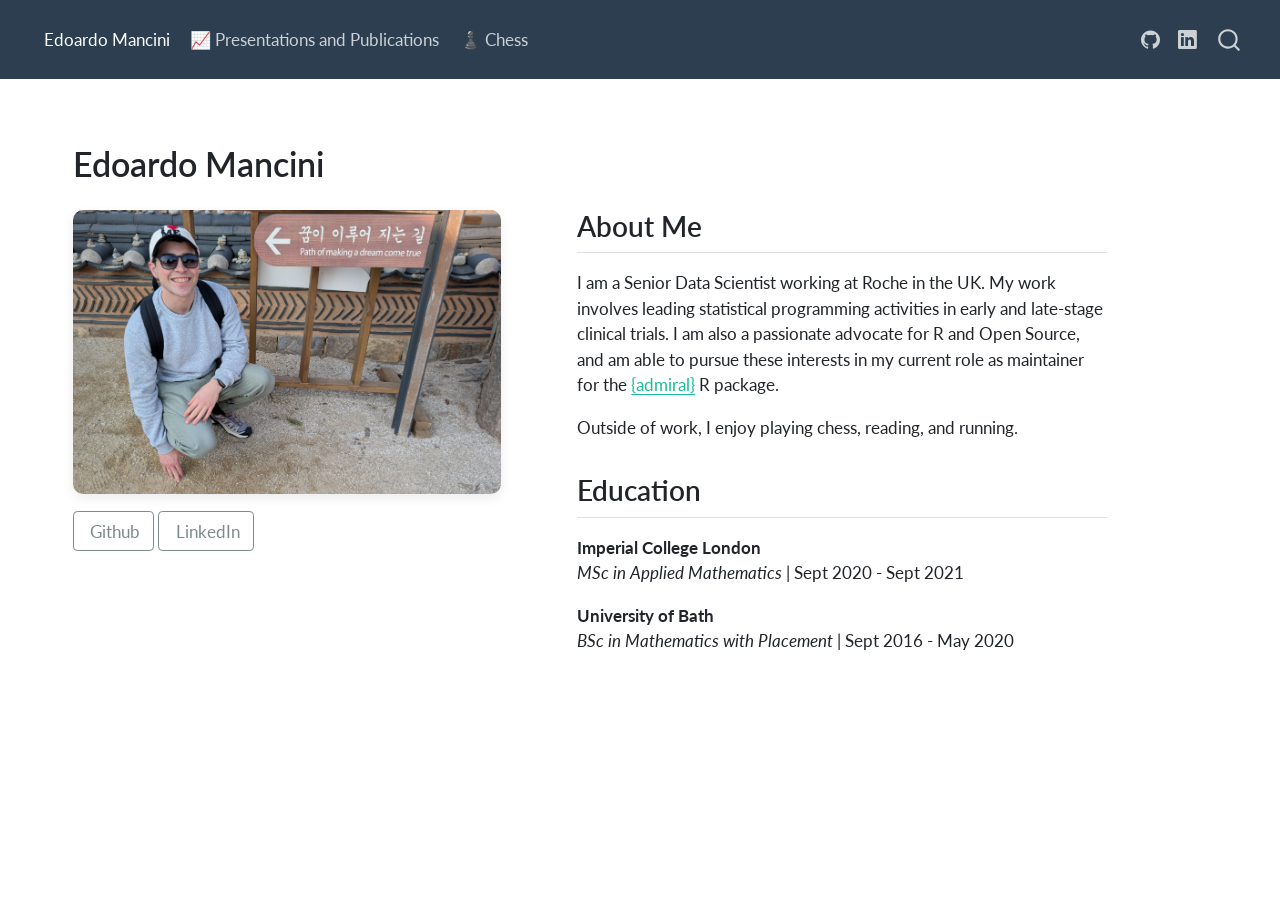
==== docs/home.html @ 778c3f20 "Various website updates" ====
<!DOCTYPE html>
<html xmlns="http://www.w3.org/1999/xhtml" lang="en" xml:lang="en"><head>

<meta charset="utf-8">
<meta name="generator" content="quarto-1.8.24">

<meta name="viewport" content="width=device-width, initial-scale=1.0, user-scalable=yes">


<title>Edoardo Mancini</title>
<style>
code{white-space: pre-wrap;}
span.smallcaps{font-variant: small-caps;}
div.columns{display: flex; gap: min(4vw, 1.5em);}
div.column{flex: auto; overflow-x: auto;}
div.hanging-indent{margin-left: 1.5em; text-indent: -1.5em;}
ul.task-list{list-style: none;}
ul.task-list li input[type="checkbox"] {
  width: 0.8em;
  margin: 0 0.8em 0.2em -1em; /* quarto-specific, see https://github.com/quarto-dev/quarto-cli/issues/4556 */ 
  vertical-align: middle;
}
</style>


<script src="site_libs/quarto-nav/quarto-nav.js"></script>
<script src="site_libs/quarto-nav/headroom.min.js"></script>
<script src="site_libs/clipboard/clipboard.min.js"></script>
<script src="site_libs/quarto-search/autocomplete.umd.js"></script>
<script src="site_libs/quarto-search/fuse.min.js"></script>
<script src="site_libs/quarto-search/quarto-search.js"></script>
<meta name="quarto:offset" content="./">
<script src="site_libs/quarto-html/quarto.js" type="module"></script>
<script src="site_libs/quarto-html/tabsets/tabsets.js" type="module"></script>
<script src="site_libs/quarto-html/axe/axe-check.js" type="module"></script>
<script src="site_libs/quarto-html/popper.min.js"></script>
<script src="site_libs/quarto-html/tippy.umd.min.js"></script>
<script src="site_libs/quarto-html/anchor.min.js"></script>
<link href="site_libs/quarto-html/tippy.css" rel="stylesheet">
<link href="site_libs/quarto-html/quarto-syntax-highlighting-dc55a5b9e770e841cd82e46aadbfb9b0.css" rel="stylesheet" id="quarto-text-highlighting-styles">
<script src="site_libs/bootstrap/bootstrap.min.js"></script>
<link href="site_libs/bootstrap/bootstrap-icons.css" rel="stylesheet">
<link href="site_libs/bootstrap/bootstrap-ffa9a6279353761231ec249df0a7fdd3.min.css" rel="stylesheet" append-hash="true" id="quarto-bootstrap" data-mode="light">
<script src="site_libs/quarto-contrib/iconify-3.0.0/iconify-icon.min.js"></script>
<script id="quarto-search-options" type="application/json">{
  "location": "navbar",
  "copy-button": false,
  "collapse-after": 3,
  "panel-placement": "end",
  "type": "overlay",
  "limit": 50,
  "keyboard-shortcut": [
    "f",
    "/",
    "s"
  ],
  "show-item-context": false,
  "language": {
    "search-no-results-text": "No results",
    "search-matching-documents-text": "matching documents",
    "search-copy-link-title": "Copy link to search",
    "search-hide-matches-text": "Hide additional matches",
    "search-more-match-text": "more match in this document",
    "search-more-matches-text": "more matches in this document",
    "search-clear-button-title": "Clear",
    "search-text-placeholder": "",
    "search-detached-cancel-button-title": "Cancel",
    "search-submit-button-title": "Submit",
    "search-label": "Search"
  }
}</script>


<link rel="stylesheet" href="css/styles.css">
</head>

<body class="nav-fixed quarto-light">

<div id="quarto-search-results"></div>
  <header id="quarto-header" class="headroom fixed-top">
    <nav class="navbar navbar-expand-lg " data-bs-theme="dark">
      <div class="navbar-container container-fluid">
      <div class="navbar-brand-container mx-auto">
    <a href="./index.html" class="navbar-brand navbar-brand-logo">
    </a>
  </div>
            <div id="quarto-search" class="" title="Search"></div>
          <button class="navbar-toggler" type="button" data-bs-toggle="collapse" data-bs-target="#navbarCollapse" aria-controls="navbarCollapse" role="menu" aria-expanded="false" aria-label="Toggle navigation" onclick="if (window.quartoToggleHeadroom) { window.quartoToggleHeadroom(); }">
  <span class="navbar-toggler-icon"></span>
</button>
          <div class="collapse navbar-collapse" id="navbarCollapse">
            <ul class="navbar-nav navbar-nav-scroll me-auto">
  <li class="nav-item">
    <a class="nav-link active" href="./home.html" aria-current="page"> 
<span class="menu-text">Edoardo Mancini</span></a>
  </li>  
  <li class="nav-item">
    <a class="nav-link" href="./vignettes/presentations_publications.html"> 
<span class="menu-text">📈️ Presentations and Publications</span></a>
  </li>  
  <li class="nav-item">
    <a class="nav-link" href="./vignettes/chess.html"> 
<span class="menu-text">♟️ Chess</span></a>
  </li>  
</ul>
            <ul class="navbar-nav navbar-nav-scroll ms-auto">
  <li class="nav-item compact">
    <a class="nav-link" href="https://github.com/manciniedoardo"> <i class="bi bi-github" role="img">
</i> 
<span class="menu-text"></span></a>
  </li>  
  <li class="nav-item compact">
    <a class="nav-link" href="https://www.linkedin.com/in/manciniedoardo/"> <i class="bi bi-linkedin" role="img">
</i> 
<span class="menu-text"></span></a>
  </li>  
</ul>
          </div> <!-- /navcollapse -->
            <div class="quarto-navbar-tools">
</div>
      </div> <!-- /container-fluid -->
    </nav>
</header>
<!-- content -->
<div id="quarto-content" class="quarto-container page-columns page-rows-contents page-layout-full page-navbar">
<!-- sidebar -->
<!-- margin-sidebar -->
    
<!-- main -->
<main class="content column-page" id="quarto-document-content">

<header id="title-block-header" class="quarto-title-block default">
<div class="quarto-title">
<h1 class="title">Edoardo Mancini</h1>
</div>



<div class="quarto-title-meta column-page">

    
  
    
  </div>
  


</header>


<style>
/* Hides the default page title */
#title-block-header {
  display: none;
}

/* Custom gap adjustment */
.extra-wide-gap {
  column-gap: 4.5rem !important;
}
</style>
<section id="edoardo-mancini" class="level1" style="text-align: left;">
<h1>Edoardo Mancini</h1>
</section>
<div class="grid extra-wide-gap mt-4">
<div class="g-col-12 g-col-md-5">
<!-- Photo Column -->
<p><img src="images/edoardomancini.jpg" class="img-fluid" style="border-radius: 10px; box-shadow: 0 4px 12px rgba(0,0,0,0.08);;width:100.0%"></p>
<div style="margin-top: 1rem;">
<p><a href="https://github.com/manciniedoardo" class="btn btn-outline-dark" target="_blank"><iconify-icon role="img" inline="" icon="fa6-brands:github" aria-label="Icon github from fa6-brands Iconify.design set." title="Icon github from fa6-brands Iconify.design set."></iconify-icon> Github</a> <a href="https://www.linkedin.com/in/manciniedoardo/" class="btn btn-outline-dark" target="_blank"><iconify-icon role="img" inline="" icon="fa6-brands:linkedin" aria-label="Icon linkedin from fa6-brands Iconify.design set." title="Icon linkedin from fa6-brands Iconify.design set."></iconify-icon> LinkedIn</a></p>
</div>
</div>
<div class="g-col-12 g-col-md-6">
<!-- Bio Column -->
<section id="about-me" class="level2 mt-0">
<h2 class="mt-0 anchored" data-anchor-id="about-me">About Me</h2>
<p>I am a Senior Data Scientist working at Roche in the UK. My work involves leading statistical programming activities in early and late-stage clinical trials. I am also a passionate advocate for R and Open Source, and am able to pursue these interests in my current role as maintainer for the <a href="https://pharmaverse.github.io/admiral/cran-release/">{admiral}</a> R package.</p>
<p>Outside of work, I enjoy playing chess, reading, and running.</p>
</section>
<section id="education" class="level2">
<h2 class="anchored" data-anchor-id="education">Education</h2>
<p><strong>Imperial College London</strong><br>
<em>MSc in Applied Mathematics</em> | Sept 2020 - Sept 2021</p>
<p><strong>University of Bath</strong><br>
<em>BSc in Mathematics with Placement</em> | Sept 2016 - May 2020</p>
</section>
</div>
</div>



</main> <!-- /main -->
<script id="quarto-html-after-body" type="application/javascript">
  window.document.addEventListener("DOMContentLoaded", function (event) {
    const icon = "";
    const anchorJS = new window.AnchorJS();
    anchorJS.options = {
      placement: 'right',
      icon: icon
    };
    anchorJS.add('.anchored');
    const isCodeAnnotation = (el) => {
      for (const clz of el.classList) {
        if (clz.startsWith('code-annotation-')) {                     
          return true;
        }
      }
      return false;
    }
    const onCopySuccess = function(e) {
      // button target
      const button = e.trigger;
      // don't keep focus
      button.blur();
      // flash "checked"
      button.classList.add('code-copy-button-checked');
      var currentTitle = button.getAttribute("title");
      button.setAttribute("title", "Copied!");
      let tooltip;
      if (window.bootstrap) {
        button.setAttribute("data-bs-toggle", "tooltip");
        button.setAttribute("data-bs-placement", "left");
        button.setAttribute("data-bs-title", "Copied!");
        tooltip = new bootstrap.Tooltip(button, 
          { trigger: "manual", 
            customClass: "code-copy-button-tooltip",
            offset: [0, -8]});
        tooltip.show();    
      }
      setTimeout(function() {
        if (tooltip) {
          tooltip.hide();
          button.removeAttribute("data-bs-title");
          button.removeAttribute("data-bs-toggle");
          button.removeAttribute("data-bs-placement");
        }
        button.setAttribute("title", currentTitle);
        button.classList.remove('code-copy-button-checked');
      }, 1000);
      // clear code selection
      e.clearSelection();
    }
    const getTextToCopy = function(trigger) {
      const outerScaffold = trigger.parentElement.cloneNode(true);
      const codeEl = outerScaffold.querySelector('code');
      for (const childEl of codeEl.children) {
        if (isCodeAnnotation(childEl)) {
          childEl.remove();
        }
      }
      return codeEl.innerText;
    }
    const clipboard = new window.ClipboardJS('.code-copy-button:not([data-in-quarto-modal])', {
      text: getTextToCopy
    });
    clipboard.on('success', onCopySuccess);
    if (window.document.getElementById('quarto-embedded-source-code-modal')) {
      const clipboardModal = new window.ClipboardJS('.code-copy-button[data-in-quarto-modal]', {
        text: getTextToCopy,
        container: window.document.getElementById('quarto-embedded-source-code-modal')
      });
      clipboardModal.on('success', onCopySuccess);
    }
      var localhostRegex = new RegExp(/^(?:http|https):\/\/localhost\:?[0-9]*\//);
      var mailtoRegex = new RegExp(/^mailto:/);
        var filterRegex = new RegExp('/' + window.location.host + '/');
      var isInternal = (href) => {
          return filterRegex.test(href) || localhostRegex.test(href) || mailtoRegex.test(href);
      }
      // Inspect non-navigation links and adorn them if external
     var links = window.document.querySelectorAll('a[href]:not(.nav-link):not(.navbar-brand):not(.toc-action):not(.sidebar-link):not(.sidebar-item-toggle):not(.pagination-link):not(.no-external):not([aria-hidden]):not(.dropdown-item):not(.quarto-navigation-tool):not(.about-link)');
      for (var i=0; i<links.length; i++) {
        const link = links[i];
        if (!isInternal(link.href)) {
          // undo the damage that might have been done by quarto-nav.js in the case of
          // links that we want to consider external
          if (link.dataset.originalHref !== undefined) {
            link.href = link.dataset.originalHref;
          }
        }
      }
    function tippyHover(el, contentFn, onTriggerFn, onUntriggerFn) {
      const config = {
        allowHTML: true,
        maxWidth: 500,
        delay: 100,
        arrow: false,
        appendTo: function(el) {
            return el.parentElement;
        },
        interactive: true,
        interactiveBorder: 10,
        theme: 'quarto',
        placement: 'bottom-start',
      };
      if (contentFn) {
        config.content = contentFn;
      }
      if (onTriggerFn) {
        config.onTrigger = onTriggerFn;
      }
      if (onUntriggerFn) {
        config.onUntrigger = onUntriggerFn;
      }
      window.tippy(el, config); 
    }
    const noterefs = window.document.querySelectorAll('a[role="doc-noteref"]');
    for (var i=0; i<noterefs.length; i++) {
      const ref = noterefs[i];
      tippyHover(ref, function() {
        // use id or data attribute instead here
        let href = ref.getAttribute('data-footnote-href') || ref.getAttribute('href');
        try { href = new URL(href).hash; } catch {}
        const id = href.replace(/^#\/?/, "");
        const note = window.document.getElementById(id);
        if (note) {
          return note.innerHTML;
        } else {
          return "";
        }
      });
    }
    const xrefs = window.document.querySelectorAll('a.quarto-xref');
    const processXRef = (id, note) => {
      // Strip column container classes
      const stripColumnClz = (el) => {
        el.classList.remove("page-full", "page-columns");
        if (el.children) {
          for (const child of el.children) {
            stripColumnClz(child);
          }
        }
      }
      stripColumnClz(note)
      if (id === null || id.startsWith('sec-')) {
        // Special case sections, only their first couple elements
        const container = document.createElement("div");
        if (note.children && note.children.length > 2) {
          container.appendChild(note.children[0].cloneNode(true));
          for (let i = 1; i < note.children.length; i++) {
            const child = note.children[i];
            if (child.tagName === "P" && child.innerText === "") {
              continue;
            } else {
              container.appendChild(child.cloneNode(true));
              break;
            }
          }
          if (window.Quarto?.typesetMath) {
            window.Quarto.typesetMath(container);
          }
          return container.innerHTML
        } else {
          if (window.Quarto?.typesetMath) {
            window.Quarto.typesetMath(note);
          }
          return note.innerHTML;
        }
      } else {
        // Remove any anchor links if they are present
        const anchorLink = note.querySelector('a.anchorjs-link');
        if (anchorLink) {
          anchorLink.remove();
        }
        if (window.Quarto?.typesetMath) {
          window.Quarto.typesetMath(note);
        }
        if (note.classList.contains("callout")) {
          return note.outerHTML;
        } else {
          return note.innerHTML;
        }
      }
    }
    for (var i=0; i<xrefs.length; i++) {
      const xref = xrefs[i];
      tippyHover(xref, undefined, function(instance) {
        instance.disable();
        let url = xref.getAttribute('href');
        let hash = undefined; 
        if (url.startsWith('#')) {
          hash = url;
        } else {
          try { hash = new URL(url).hash; } catch {}
        }
        if (hash) {
          const id = hash.replace(/^#\/?/, "");
          const note = window.document.getElementById(id);
          if (note !== null) {
            try {
              const html = processXRef(id, note.cloneNode(true));
              instance.setContent(html);
            } finally {
              instance.enable();
              instance.show();
            }
          } else {
            // See if we can fetch this
            fetch(url.split('#')[0])
            .then(res => res.text())
            .then(html => {
              const parser = new DOMParser();
              const htmlDoc = parser.parseFromString(html, "text/html");
              const note = htmlDoc.getElementById(id);
              if (note !== null) {
                const html = processXRef(id, note);
                instance.setContent(html);
              } 
            }).finally(() => {
              instance.enable();
              instance.show();
            });
          }
        } else {
          // See if we can fetch a full url (with no hash to target)
          // This is a special case and we should probably do some content thinning / targeting
          fetch(url)
          .then(res => res.text())
          .then(html => {
            const parser = new DOMParser();
            const htmlDoc = parser.parseFromString(html, "text/html");
            const note = htmlDoc.querySelector('main.content');
            if (note !== null) {
              // This should only happen for chapter cross references
              // (since there is no id in the URL)
              // remove the first header
              if (note.children.length > 0 && note.children[0].tagName === "HEADER") {
                note.children[0].remove();
              }
              const html = processXRef(null, note);
              instance.setContent(html);
            } 
          }).finally(() => {
            instance.enable();
            instance.show();
          });
        }
      }, function(instance) {
      });
    }
        let selectedAnnoteEl;
        const selectorForAnnotation = ( cell, annotation) => {
          let cellAttr = 'data-code-cell="' + cell + '"';
          let lineAttr = 'data-code-annotation="' +  annotation + '"';
          const selector = 'span[' + cellAttr + '][' + lineAttr + ']';
          return selector;
        }
        const selectCodeLines = (annoteEl) => {
          const doc = window.document;
          const targetCell = annoteEl.getAttribute("data-target-cell");
          const targetAnnotation = annoteEl.getAttribute("data-target-annotation");
          const annoteSpan = window.document.querySelector(selectorForAnnotation(targetCell, targetAnnotation));
          const lines = annoteSpan.getAttribute("data-code-lines").split(",");
          const lineIds = lines.map((line) => {
            return targetCell + "-" + line;
          })
          let top = null;
          let height = null;
          let parent = null;
          if (lineIds.length > 0) {
              //compute the position of the single el (top and bottom and make a div)
              const el = window.document.getElementById(lineIds[0]);
              top = el.offsetTop;
              height = el.offsetHeight;
              parent = el.parentElement.parentElement;
            if (lineIds.length > 1) {
              const lastEl = window.document.getElementById(lineIds[lineIds.length - 1]);
              const bottom = lastEl.offsetTop + lastEl.offsetHeight;
              height = bottom - top;
            }
            if (top !== null && height !== null && parent !== null) {
              // cook up a div (if necessary) and position it 
              let div = window.document.getElementById("code-annotation-line-highlight");
              if (div === null) {
                div = window.document.createElement("div");
                div.setAttribute("id", "code-annotation-line-highlight");
                div.style.position = 'absolute';
                parent.appendChild(div);
              }
              div.style.top = top - 2 + "px";
              div.style.height = height + 4 + "px";
              div.style.left = 0;
              let gutterDiv = window.document.getElementById("code-annotation-line-highlight-gutter");
              if (gutterDiv === null) {
                gutterDiv = window.document.createElement("div");
                gutterDiv.setAttribute("id", "code-annotation-line-highlight-gutter");
                gutterDiv.style.position = 'absolute';
                const codeCell = window.document.getElementById(targetCell);
                const gutter = codeCell.querySelector('.code-annotation-gutter');
                gutter.appendChild(gutterDiv);
              }
              gutterDiv.style.top = top - 2 + "px";
              gutterDiv.style.height = height + 4 + "px";
            }
            selectedAnnoteEl = annoteEl;
          }
        };
        const unselectCodeLines = () => {
          const elementsIds = ["code-annotation-line-highlight", "code-annotation-line-highlight-gutter"];
          elementsIds.forEach((elId) => {
            const div = window.document.getElementById(elId);
            if (div) {
              div.remove();
            }
          });
          selectedAnnoteEl = undefined;
        };
          // Handle positioning of the toggle
      window.addEventListener(
        "resize",
        throttle(() => {
          elRect = undefined;
          if (selectedAnnoteEl) {
            selectCodeLines(selectedAnnoteEl);
          }
        }, 10)
      );
      function throttle(fn, ms) {
      let throttle = false;
      let timer;
        return (...args) => {
          if(!throttle) { // first call gets through
              fn.apply(this, args);
              throttle = true;
          } else { // all the others get throttled
              if(timer) clearTimeout(timer); // cancel #2
              timer = setTimeout(() => {
                fn.apply(this, args);
                timer = throttle = false;
              }, ms);
          }
        };
      }
        // Attach click handler to the DT
        const annoteDls = window.document.querySelectorAll('dt[data-target-cell]');
        for (const annoteDlNode of annoteDls) {
          annoteDlNode.addEventListener('click', (event) => {
            const clickedEl = event.target;
            if (clickedEl !== selectedAnnoteEl) {
              unselectCodeLines();
              const activeEl = window.document.querySelector('dt[data-target-cell].code-annotation-active');
              if (activeEl) {
                activeEl.classList.remove('code-annotation-active');
              }
              selectCodeLines(clickedEl);
              clickedEl.classList.add('code-annotation-active');
            } else {
              // Unselect the line
              unselectCodeLines();
              clickedEl.classList.remove('code-annotation-active');
            }
          });
        }
    const findCites = (el) => {
      const parentEl = el.parentElement;
      if (parentEl) {
        const cites = parentEl.dataset.cites;
        if (cites) {
          return {
            el,
            cites: cites.split(' ')
          };
        } else {
          return findCites(el.parentElement)
        }
      } else {
        return undefined;
      }
    };
    var bibliorefs = window.document.querySelectorAll('a[role="doc-biblioref"]');
    for (var i=0; i<bibliorefs.length; i++) {
      const ref = bibliorefs[i];
      const citeInfo = findCites(ref);
      if (citeInfo) {
        tippyHover(citeInfo.el, function() {
          var popup = window.document.createElement('div');
          citeInfo.cites.forEach(function(cite) {
            var citeDiv = window.document.createElement('div');
            citeDiv.classList.add('hanging-indent');
            citeDiv.classList.add('csl-entry');
            var biblioDiv = window.document.getElementById('ref-' + cite);
            if (biblioDiv) {
              citeDiv.innerHTML = biblioDiv.innerHTML;
            }
            popup.appendChild(citeDiv);
          });
          return popup.innerHTML;
        });
      }
    }
  });
  </script>
</div> <!-- /content -->




</body></html>
---- docs/site_libs/quarto-html/tippy.css ----
.tippy-box[data-animation=fade][data-state=hidden]{opacity:0}[data-tippy-root]{max-width:calc(100vw - 10px)}.tippy-box{position:relative;background-color:#333;color:#fff;border-radius:4px;font-size:14px;line-height:1.4;white-space:normal;outline:0;transition-property:transform,visibility,opacity}.tippy-box[data-placement^=top]>.tippy-arrow{bottom:0}.tippy-box[data-placement^=top]>.tippy-arrow:before{bottom:-7px;left:0;border-width:8px 8px 0;border-top-color:initial;transform-origin:center top}.tippy-box[data-placement^=bottom]>.tippy-arrow{top:0}.tippy-box[data-placement^=bottom]>.tippy-arrow:before{top:-7px;left:0;border-width:0 8px 8px;border-bottom-color:initial;transform-origin:center bottom}.tippy-box[data-placement^=left]>.tippy-arrow{right:0}.tippy-box[data-placement^=left]>.tippy-arrow:before{border-width:8px 0 8px 8px;border-left-color:initial;right:-7px;transform-origin:center left}.tippy-box[data-placement^=right]>.tippy-arrow{left:0}.tippy-box[data-placement^=right]>.tippy-arrow:before{left:-7px;border-width:8px 8px 8px 0;border-right-color:initial;transform-origin:center right}.tippy-box[data-inertia][data-state=visible]{transition-timing-function:cubic-bezier(.54,1.5,.38,1.11)}.tippy-arrow{width:16px;height:16px;color:#333}.tippy-arrow:before{content:"";position:absolute;border-color:transparent;border-style:solid}.tippy-content{position:relative;padding:5px 9px;z-index:1}
---- docs/site_libs/quarto-html/quarto-syntax-highlighting-dc55a5b9e770e841cd82e46aadbfb9b0.css ----
/* quarto syntax highlight colors */
:root {
  --quarto-hl-ot-color: #003B4F;
  --quarto-hl-at-color: #657422;
  --quarto-hl-ss-color: #20794D;
  --quarto-hl-an-color: #5E5E5E;
  --quarto-hl-fu-color: #4758AB;
  --quarto-hl-st-color: #20794D;
  --quarto-hl-cf-color: #003B4F;
  --quarto-hl-op-color: #5E5E5E;
  --quarto-hl-er-color: #AD0000;
  --quarto-hl-bn-color: #AD0000;
  --quarto-hl-al-color: #AD0000;
  --quarto-hl-va-color: #111111;
  --quarto-hl-bu-color: inherit;
  --quarto-hl-ex-color: inherit;
  --quarto-hl-pp-color: #AD0000;
  --quarto-hl-in-color: #5E5E5E;
  --quarto-hl-vs-color: #20794D;
  --quarto-hl-wa-color: #5E5E5E;
  --quarto-hl-do-color: #5E5E5E;
  --quarto-hl-im-color: #00769E;
  --quarto-hl-ch-color: #20794D;
  --quarto-hl-dt-color: #AD0000;
  --quarto-hl-fl-color: #AD0000;
  --quarto-hl-co-color: #5E5E5E;
  --quarto-hl-cv-color: #5E5E5E;
  --quarto-hl-cn-color: #8f5902;
  --quarto-hl-sc-color: #5E5E5E;
  --quarto-hl-dv-color: #AD0000;
  --quarto-hl-kw-color: #003B4F;
}

/* other quarto variables */
:root {
  --quarto-font-monospace: SFMono-Regular, Menlo, Monaco, Consolas, "Liberation Mono", "Courier New", monospace;
}

/* syntax highlight based on Pandoc's rules */
pre > code.sourceCode > span {
  color: #003B4F;
}

code.sourceCode > span {
  color: #003B4F;
}

div.sourceCode,
div.sourceCode pre.sourceCode {
  color: #003B4F;
}

/* Normal */
code span {
  color: #003B4F;
}

/* Alert */
code span.al {
  color: #AD0000;
  font-style: inherit;
}

/* Annotation */
code span.an {
  color: #5E5E5E;
  font-style: inherit;
}

/* Attribute */
code span.at {
  color: #657422;
  font-style: inherit;
}

/* BaseN */
code span.bn {
  color: #AD0000;
  font-style: inherit;
}

/* BuiltIn */
code span.bu {
  font-style: inherit;
}

/* ControlFlow */
code span.cf {
  color: #003B4F;
  font-weight: bold;
  font-style: inherit;
}

/* Char */
code span.ch {
  color: #20794D;
  font-style: inherit;
}

/* Constant */
code span.cn {
  color: #8f5902;
  font-style: inherit;
}

/* Comment */
code span.co {
  color: #5E5E5E;
  font-style: inherit;
}

/* CommentVar */
code span.cv {
  color: #5E5E5E;
  font-style: italic;
}

/* Documentation */
code span.do {
  color: #5E5E5E;
  font-style: italic;
}

/* DataType */
code span.dt {
  color: #AD0000;
  font-style: inherit;
}

/* DecVal */
code span.dv {
  color: #AD0000;
  font-style: inherit;
}

/* Error */
code span.er {
  color: #AD0000;
  font-style: inherit;
}

/* Extension */
code span.ex {
  font-style: inherit;
}

/* Float */
code span.fl {
  color: #AD0000;
  font-style: inherit;
}

/* Function */
code span.fu {
  color: #4758AB;
  font-style: inherit;
}

/* Import */
code span.im {
  color: #00769E;
  font-style: inherit;
}

/* Information */
code span.in {
  color: #5E5E5E;
  font-style: inherit;
}

/* Keyword */
code span.kw {
  color: #003B4F;
  font-weight: bold;
  font-style: inherit;
}

/* Operator */
code span.op {
  color: #5E5E5E;
  font-style: inherit;
}

/* Other */
code span.ot {
  color: #003B4F;
  font-style: inherit;
}

/* Preprocessor */
code span.pp {
  color: #AD0000;
  font-style: inherit;
}

/* SpecialChar */
code span.sc {
  color: #5E5E5E;
  font-style: inherit;
}

/* SpecialString */
code span.ss {
  color: #20794D;
  font-style: inherit;
}

/* String */
code span.st {
  color: #20794D;
  font-style: inherit;
}

/* Variable */
code span.va {
  color: #111111;
  font-style: inherit;
}

/* VerbatimString */
code span.vs {
  color: #20794D;
  font-style: inherit;
}

/* Warning */
code span.wa {
  color: #5E5E5E;
  font-style: italic;
}

.prevent-inlining {
  content: "</";
}

/*# sourceMappingURL=21f0b8dca5c347bd0a806dc2ce2adfe3.css.map */
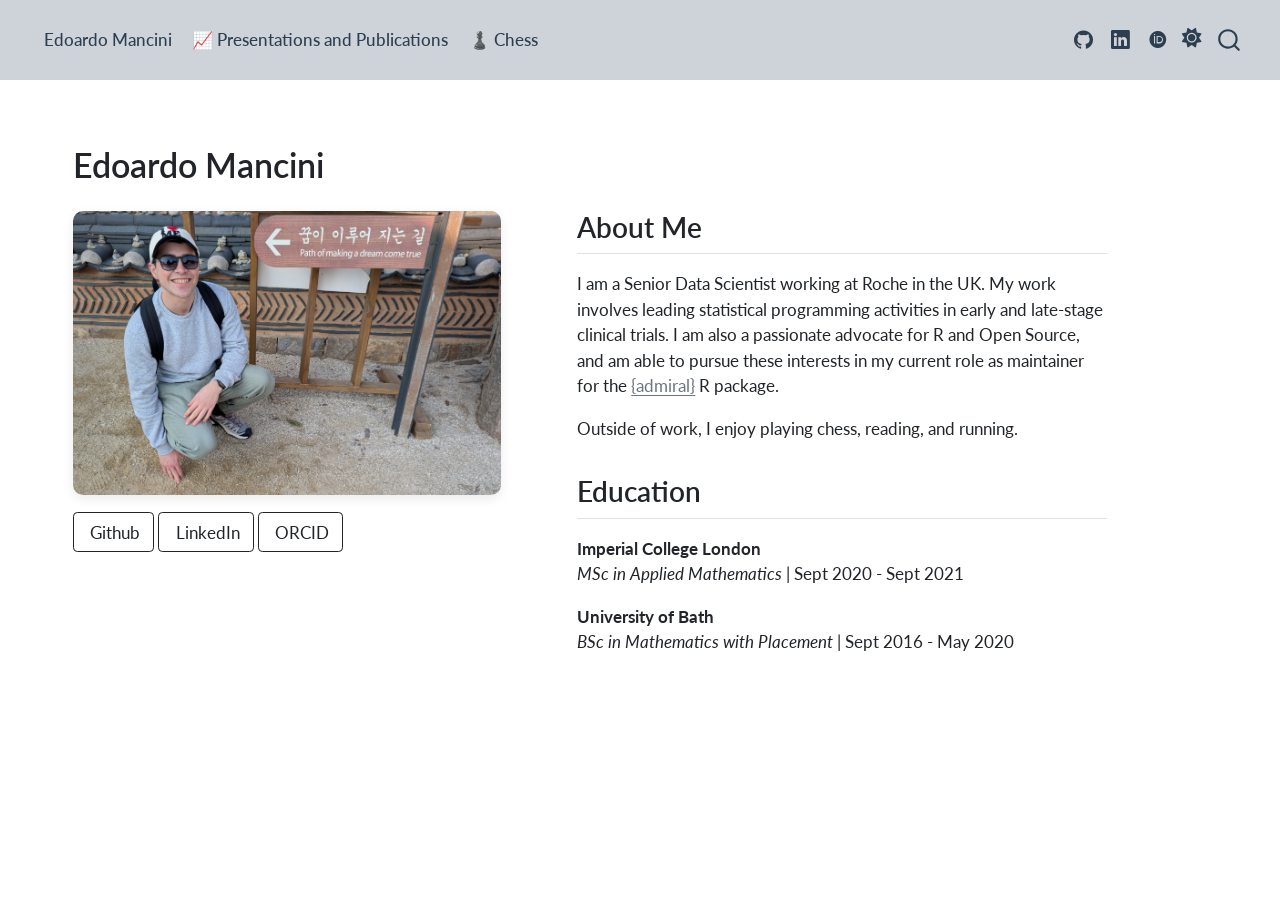
==== commit c7e1ac7e: "Various site improvements (dark mode, favicon, etc)" ====
--- a/docs/home.html
+++ b/docs/home.html
@@ -30,6 +30,7 @@
 <script src="site_libs/quarto-search/fuse.min.js"></script>
 <script src="site_libs/quarto-search/quarto-search.js"></script>
 <meta name="quarto:offset" content="./">
+<link href="./images/favicon.png" rel="icon" type="image/png">
 <script src="site_libs/quarto-html/quarto.js" type="module"></script>
 <script src="site_libs/quarto-html/tabsets/tabsets.js" type="module"></script>
 <script src="site_libs/quarto-html/axe/axe-check.js" type="module"></script>
@@ -37,11 +38,18 @@
 <script src="site_libs/quarto-html/tippy.umd.min.js"></script>
 <script src="site_libs/quarto-html/anchor.min.js"></script>
 <link href="site_libs/quarto-html/tippy.css" rel="stylesheet">
-<link href="site_libs/quarto-html/quarto-syntax-highlighting-dc55a5b9e770e841cd82e46aadbfb9b0.css" rel="stylesheet" id="quarto-text-highlighting-styles">
+<link href="site_libs/quarto-html/quarto-syntax-highlighting-dc55a5b9e770e841cd82e46aadbfb9b0.css" rel="stylesheet" class="quarto-color-scheme" id="quarto-text-highlighting-styles">
+<link href="site_libs/quarto-html/quarto-syntax-highlighting-dark-b651517ce65839d647a86e2780455cfb.css" rel="stylesheet" class="quarto-color-scheme quarto-color-alternate" id="quarto-text-highlighting-styles">
+<link href="site_libs/quarto-html/quarto-syntax-highlighting-dc55a5b9e770e841cd82e46aadbfb9b0.css" rel="stylesheet" class="quarto-color-scheme-extra" id="quarto-text-highlighting-styles">
 <script src="site_libs/bootstrap/bootstrap.min.js"></script>
 <link href="site_libs/bootstrap/bootstrap-icons.css" rel="stylesheet">
-<link href="site_libs/bootstrap/bootstrap-ffa9a6279353761231ec249df0a7fdd3.min.css" rel="stylesheet" append-hash="true" id="quarto-bootstrap" data-mode="light">
+<link href="site_libs/bootstrap/bootstrap-ffa9a6279353761231ec249df0a7fdd3.min.css" rel="stylesheet" append-hash="true" class="quarto-color-scheme" id="quarto-bootstrap" data-mode="light">
+<link href="site_libs/bootstrap/bootstrap-dark-24772959a0e306aba8d7698078628ce7.min.css" rel="stylesheet" append-hash="true" class="quarto-color-scheme quarto-color-alternate" id="quarto-bootstrap" data-mode="dark">
+<link href="site_libs/bootstrap/bootstrap-ffa9a6279353761231ec249df0a7fdd3.min.css" rel="stylesheet" append-hash="true" class="quarto-color-scheme-extra" id="quarto-bootstrap" data-mode="light">
 <script src="site_libs/quarto-contrib/iconify-3.0.0/iconify-icon.min.js"></script>
+<script src="site_libs/quarto-contrib/glightbox/glightbox.min.js"></script>
+<link href="site_libs/quarto-contrib/glightbox/glightbox.min.css" rel="stylesheet">
+<link href="site_libs/quarto-contrib/glightbox/lightbox.css" rel="stylesheet">
 <script id="quarto-search-options" type="application/json">{
   "location": "navbar",
   "copy-button": false,
@@ -69,12 +77,181 @@
     "search-label": "Search"
   }
 }</script>
-
-
-<link rel="stylesheet" href="css/styles.css">
+<link rel="stylesheet" href="https://cdnjs.cloudflare.com/ajax/libs/font-awesome/6.4.2/css/all.min.css">
+
+
+<link rel="stylesheet" href="css/style.css">
+<meta property="og:title" content="Edoardo Mancini">
+<meta property="og:image" content="https://manciniedoardo.github.io/images/edoardomancini.jpg">
+<meta property="og:site_name" content="Edoardo Mancini">
+<meta name="twitter:title" content="Edoardo Mancini">
+<meta name="twitter:image" content="https://manciniedoardo.github.io/images/edoardomancini.jpg">
+<meta name="twitter:card" content="summary_large_image">
 </head>
 
-<body class="nav-fixed quarto-light">
+<body class="nav-fixed quarto-light"><script id="quarto-html-before-body" type="application/javascript">
+    const toggleBodyColorMode = (bsSheetEl) => {
+      const mode = bsSheetEl.getAttribute("data-mode");
+      const bodyEl = window.document.querySelector("body");
+      if (mode === "dark") {
+        bodyEl.classList.add("quarto-dark");
+        bodyEl.classList.remove("quarto-light");
+      } else {
+        bodyEl.classList.add("quarto-light");
+        bodyEl.classList.remove("quarto-dark");
+      }
+    }
+    const toggleBodyColorPrimary = () => {
+      const bsSheetEl = window.document.querySelector("link#quarto-bootstrap:not([rel=disabled-stylesheet])");
+      if (bsSheetEl) {
+        toggleBodyColorMode(bsSheetEl);
+      }
+    }
+    const setColorSchemeToggle = (alternate) => {
+      const toggles = window.document.querySelectorAll('.quarto-color-scheme-toggle');
+      for (let i=0; i < toggles.length; i++) {
+        const toggle = toggles[i];
+        if (toggle) {
+          if (alternate) {
+            toggle.classList.add("alternate");
+          } else {
+            toggle.classList.remove("alternate");
+          }
+        }
+      }
+    };
+    const toggleColorMode = (alternate) => {
+      // Switch the stylesheets
+      const primaryStylesheets = window.document.querySelectorAll('link.quarto-color-scheme:not(.quarto-color-alternate)');
+      const alternateStylesheets = window.document.querySelectorAll('link.quarto-color-scheme.quarto-color-alternate');
+      manageTransitions('#quarto-margin-sidebar .nav-link', false);
+      if (alternate) {
+        // note: dark is layered on light, we don't disable primary!
+        enableStylesheet(alternateStylesheets);
+        for (const sheetNode of alternateStylesheets) {
+          if (sheetNode.id === "quarto-bootstrap") {
+            toggleBodyColorMode(sheetNode);
+          }
+        }
+      } else {
+        disableStylesheet(alternateStylesheets);
+        enableStylesheet(primaryStylesheets)
+        toggleBodyColorPrimary();
+      }
+      manageTransitions('#quarto-margin-sidebar .nav-link', true);
+      // Switch the toggles
+      setColorSchemeToggle(alternate)
+      // Hack to workaround the fact that safari doesn't
+      // properly recolor the scrollbar when toggling (#1455)
+      if (navigator.userAgent.indexOf('Safari') > 0 && navigator.userAgent.indexOf('Chrome') == -1) {
+        manageTransitions("body", false);
+        window.scrollTo(0, 1);
+        setTimeout(() => {
+          window.scrollTo(0, 0);
+          manageTransitions("body", true);
+        }, 40);
+      }
+    }
+    const disableStylesheet = (stylesheets) => {
+      for (let i=0; i < stylesheets.length; i++) {
+        const stylesheet = stylesheets[i];
+        stylesheet.rel = 'disabled-stylesheet';
+      }
+    }
+    const enableStylesheet = (stylesheets) => {
+      for (let i=0; i < stylesheets.length; i++) {
+        const stylesheet = stylesheets[i];
+        if(stylesheet.rel !== 'stylesheet') { // for Chrome, which will still FOUC without this check
+          stylesheet.rel = 'stylesheet';
+        }
+      }
+    }
+    const manageTransitions = (selector, allowTransitions) => {
+      const els = window.document.querySelectorAll(selector);
+      for (let i=0; i < els.length; i++) {
+        const el = els[i];
+        if (allowTransitions) {
+          el.classList.remove('notransition');
+        } else {
+          el.classList.add('notransition');
+        }
+      }
+    }
+    const isFileUrl = () => {
+      return window.location.protocol === 'file:';
+    }
+    const hasAlternateSentinel = () => {
+      let styleSentinel = getColorSchemeSentinel();
+      if (styleSentinel !== null) {
+        return styleSentinel === "alternate";
+      } else {
+        return false;
+      }
+    }
+    const setStyleSentinel = (alternate) => {
+      const value = alternate ? "alternate" : "default";
+      if (!isFileUrl()) {
+        window.localStorage.setItem("quarto-color-scheme", value);
+      } else {
+        localAlternateSentinel = value;
+      }
+    }
+    const getColorSchemeSentinel = () => {
+      if (!isFileUrl()) {
+        const storageValue = window.localStorage.getItem("quarto-color-scheme");
+        return storageValue != null ? storageValue : localAlternateSentinel;
+      } else {
+        return localAlternateSentinel;
+      }
+    }
+    const toggleGiscusIfUsed = (isAlternate, darkModeDefault) => {
+      const baseTheme = document.querySelector('#giscus-base-theme')?.value ?? 'light';
+      const alternateTheme = document.querySelector('#giscus-alt-theme')?.value ?? 'dark';
+      let newTheme = '';
+      if(authorPrefersDark) {
+        newTheme = isAlternate ? baseTheme : alternateTheme;
+      } else {
+        newTheme = isAlternate ? alternateTheme : baseTheme;
+      }
+      const changeGiscusTheme = () => {
+        // From: https://github.com/giscus/giscus/issues/336
+        const sendMessage = (message) => {
+          const iframe = document.querySelector('iframe.giscus-frame');
+          if (!iframe) return;
+          iframe.contentWindow.postMessage({ giscus: message }, 'https://giscus.app');
+        }
+        sendMessage({
+          setConfig: {
+            theme: newTheme
+          }
+        });
+      }
+      const isGiscussLoaded = window.document.querySelector('iframe.giscus-frame') !== null;
+      if (isGiscussLoaded) {
+        changeGiscusTheme();
+      }
+    };
+    const authorPrefersDark = false;
+    const darkModeDefault = authorPrefersDark;
+      document.querySelector('link#quarto-text-highlighting-styles.quarto-color-scheme-extra').rel = 'disabled-stylesheet';
+      document.querySelector('link#quarto-bootstrap.quarto-color-scheme-extra').rel = 'disabled-stylesheet';
+    let localAlternateSentinel = darkModeDefault ? 'alternate' : 'default';
+    // Dark / light mode switch
+    window.quartoToggleColorScheme = () => {
+      // Read the current dark / light value
+      let toAlternate = !hasAlternateSentinel();
+      toggleColorMode(toAlternate);
+      setStyleSentinel(toAlternate);
+      toggleGiscusIfUsed(toAlternate, darkModeDefault);
+      window.dispatchEvent(new Event('resize'));
+    };
+    // Switch to dark mode if need be
+    if (hasAlternateSentinel()) {
+      toggleColorMode(true);
+    } else {
+      toggleColorMode(false);
+    }
+  </script>
 
 <div id="quarto-search-results"></div>
   <header id="quarto-header" class="headroom fixed-top">
@@ -114,9 +291,14 @@
 </i> 
 <span class="menu-text"></span></a>
   </li>  
+  <li class="nav-item">
+    <a class="nav-link" href="https://orcid.org/0009-0006-4899-8641"> 
+<span class="menu-text"><i class="fa-brands fa-orcid"></i></span></a>
+  </li>  
 </ul>
           </div> <!-- /navcollapse -->
             <div class="quarto-navbar-tools">
+  <a href="" class="quarto-color-scheme-toggle quarto-navigation-tool  px-1" onclick="window.quartoToggleColorScheme(); return false;" title="Toggle dark mode"><i class="bi"></i></a>
 </div>
       </div> <!-- /container-fluid -->
     </nav>
@@ -129,6 +311,7 @@
 <!-- main -->
 <main class="content column-page" id="quarto-document-content">
 
+
 <header id="title-block-header" class="quarto-title-block default">
 <div class="quarto-title">
 <h1 class="title">Edoardo Mancini</h1>
@@ -165,9 +348,9 @@
 <div class="grid extra-wide-gap mt-4">
 <div class="g-col-12 g-col-md-5">
 <!-- Photo Column -->
-<p><img src="images/edoardomancini.jpg" class="img-fluid" style="border-radius: 10px; box-shadow: 0 4px 12px rgba(0,0,0,0.08);;width:100.0%"></p>
+<p><a href="images/edoardomancini.jpg" class="lightbox" data-gallery="quarto-lightbox-gallery-1"><img src="images/edoardomancini.jpg" class="img-fluid" style="border-radius: 10px; box-shadow: 0 4px 12px rgba(0,0,0,0.08);;width:100.0%"></a></p>
 <div style="margin-top: 1rem;">
-<p><a href="https://github.com/manciniedoardo" class="btn btn-outline-dark" target="_blank"><iconify-icon role="img" inline="" icon="fa6-brands:github" aria-label="Icon github from fa6-brands Iconify.design set." title="Icon github from fa6-brands Iconify.design set."></iconify-icon> Github</a> <a href="https://www.linkedin.com/in/manciniedoardo/" class="btn btn-outline-dark" target="_blank"><iconify-icon role="img" inline="" icon="fa6-brands:linkedin" aria-label="Icon linkedin from fa6-brands Iconify.design set." title="Icon linkedin from fa6-brands Iconify.design set."></iconify-icon> LinkedIn</a></p>
+<p><a href="https://github.com/manciniedoardo" class="btn btn-custom" target="_blank"><iconify-icon role="img" inline="" icon="fa6-brands:github" aria-label="Icon github from fa6-brands Iconify.design set." title="Icon github from fa6-brands Iconify.design set."></iconify-icon> Github</a> <a href="https://www.linkedin.com/in/manciniedoardo/" class="btn btn-custom" target="_blank"><iconify-icon role="img" inline="" icon="fa6-brands:linkedin" aria-label="Icon linkedin from fa6-brands Iconify.design set." title="Icon linkedin from fa6-brands Iconify.design set."></iconify-icon> LinkedIn</a> <a href="https://orcid.org/0009-0006-4899-8641/" class="btn btn-custom" target="_blank"><iconify-icon role="img" inline="" icon="fa6-brands:orcid" aria-label="Icon orcid from fa6-brands Iconify.design set." title="Icon orcid from fa6-brands Iconify.design set."></iconify-icon> ORCID</a></p>
 </div>
 </div>
 <div class="g-col-12 g-col-md-6">
@@ -192,6 +375,19 @@
 </main> <!-- /main -->
 <script id="quarto-html-after-body" type="application/javascript">
   window.document.addEventListener("DOMContentLoaded", function (event) {
+    // Ensure there is a toggle, if there isn't float one in the top right
+    if (window.document.querySelector('.quarto-color-scheme-toggle') === null) {
+      const a = window.document.createElement('a');
+      a.classList.add('top-right');
+      a.classList.add('quarto-color-scheme-toggle');
+      a.href = "";
+      a.onclick = function() { try { window.quartoToggleColorScheme(); } catch {} return false; };
+      const i = window.document.createElement("i");
+      i.classList.add('bi');
+      a.appendChild(i);
+      window.document.body.appendChild(a);
+    }
+    setColorSchemeToggle(hasAlternateSentinel())
     const icon = "";
     const anchorJS = new window.AnchorJS();
     anchorJS.options = {
@@ -263,7 +459,7 @@
     }
       var localhostRegex = new RegExp(/^(?:http|https):\/\/localhost\:?[0-9]*\//);
       var mailtoRegex = new RegExp(/^mailto:/);
-        var filterRegex = new RegExp('/' + window.location.host + '/');
+        var filterRegex = new RegExp("https:\/\/manciniedoardo\.github\.io");
       var isInternal = (href) => {
           return filterRegex.test(href) || localhostRegex.test(href) || mailtoRegex.test(href);
       }
@@ -591,6 +787,38 @@
   });
   </script>
 </div> <!-- /content -->
+<script>var lightboxQuarto = GLightbox({"closeEffect":"zoom","descPosition":"bottom","loop":false,"openEffect":"zoom","selector":".lightbox"});
+(function() {
+  let previousOnload = window.onload;
+  window.onload = () => {
+    if (previousOnload) {
+      previousOnload();
+    }
+    lightboxQuarto.on('slide_before_load', (data) => {
+      const { slideIndex, slideNode, slideConfig, player, trigger } = data;
+      const href = trigger.getAttribute('href');
+      if (href !== null) {
+        const imgEl = window.document.querySelector(`a[href="${href}"] img`);
+        if (imgEl !== null) {
+          const srcAttr = imgEl.getAttribute("src");
+          if (srcAttr && srcAttr.startsWith("data:")) {
+            slideConfig.href = srcAttr;
+          }
+        }
+      } 
+    });
+  
+    lightboxQuarto.on('slide_after_load', (data) => {
+      const { slideIndex, slideNode, slideConfig, player, trigger } = data;
+      if (window.Quarto?.typesetMath) {
+        window.Quarto.typesetMath(slideNode);
+      }
+    });
+  
+  };
+  
+})();
+          </script>
 
 
 
--- a/docs/site_libs/quarto-html/quarto-syntax-highlighting-dark-b651517ce65839d647a86e2780455cfb.css
+++ b/docs/site_libs/quarto-html/quarto-syntax-highlighting-dark-b651517ce65839d647a86e2780455cfb.css
@@ -0,0 +1,219 @@
+/* quarto syntax highlight colors */
+:root {
+  --quarto-hl-al-color: #f07178;
+  --quarto-hl-an-color: #d4d0ab;
+  --quarto-hl-at-color: #00e0e0;
+  --quarto-hl-bn-color: #d4d0ab;
+  --quarto-hl-bu-color: #abe338;
+  --quarto-hl-ch-color: #abe338;
+  --quarto-hl-co-color: #f8f8f2;
+  --quarto-hl-cv-color: #ffd700;
+  --quarto-hl-cn-color: #ffd700;
+  --quarto-hl-cf-color: #ffa07a;
+  --quarto-hl-dt-color: #ffa07a;
+  --quarto-hl-dv-color: #d4d0ab;
+  --quarto-hl-do-color: #f8f8f2;
+  --quarto-hl-er-color: #f07178;
+  --quarto-hl-ex-color: #00e0e0;
+  --quarto-hl-fl-color: #d4d0ab;
+  --quarto-hl-fu-color: #ffa07a;
+  --quarto-hl-im-color: #abe338;
+  --quarto-hl-in-color: #d4d0ab;
+  --quarto-hl-kw-color: #ffa07a;
+  --quarto-hl-op-color: #ffa07a;
+  --quarto-hl-ot-color: #00e0e0;
+  --quarto-hl-pp-color: #dcc6e0;
+  --quarto-hl-re-color: #00e0e0;
+  --quarto-hl-sc-color: #abe338;
+  --quarto-hl-ss-color: #abe338;
+  --quarto-hl-st-color: #abe338;
+  --quarto-hl-va-color: #00e0e0;
+  --quarto-hl-vs-color: #abe338;
+  --quarto-hl-wa-color: #dcc6e0;
+}
+
+/* other quarto variables */
+:root {
+  --quarto-font-monospace: SFMono-Regular, Menlo, Monaco, Consolas, "Liberation Mono", "Courier New", monospace;
+}
+
+/* syntax highlight based on Pandoc's rules */
+pre > code.sourceCode > span {
+  color: #f8f8f2;
+}
+
+code.sourceCode > span {
+  color: #f8f8f2;
+}
+
+div.sourceCode,
+div.sourceCode pre.sourceCode {
+  color: #f8f8f2;
+}
+
+/* Normal */
+code span {
+  color: #f8f8f2;
+}
+
+/* Alert */
+code span.al {
+  color: #f07178;
+}
+
+/* Annotation */
+code span.an {
+  color: #d4d0ab;
+}
+
+/* Attribute */
+code span.at {
+  color: #00e0e0;
+}
+
+/* BaseN */
+code span.bn {
+  color: #d4d0ab;
+}
+
+/* BuiltIn */
+code span.bu {
+  color: #abe338;
+}
+
+/* ControlFlow */
+code span.cf {
+  font-weight: bold;
+  color: #ffa07a;
+}
+
+/* Char */
+code span.ch {
+  color: #abe338;
+}
+
+/* Constant */
+code span.cn {
+  color: #ffd700;
+}
+
+/* Comment */
+code span.co {
+  font-style: italic;
+  color: #f8f8f2;
+}
+
+/* CommentVar */
+code span.cv {
+  color: #ffd700;
+}
+
+/* Documentation */
+code span.do {
+  color: #f8f8f2;
+}
+
+/* DataType */
+code span.dt {
+  color: #ffa07a;
+}
+
+/* DecVal */
+code span.dv {
+  color: #d4d0ab;
+}
+
+/* Error */
+code span.er {
+  color: #f07178;
+  text-decoration: underline;
+}
+
+/* Extension */
+code span.ex {
+  font-weight: bold;
+  color: #00e0e0;
+}
+
+/* Float */
+code span.fl {
+  color: #d4d0ab;
+}
+
+/* Function */
+code span.fu {
+  color: #ffa07a;
+}
+
+/* Import */
+code span.im {
+  color: #abe338;
+}
+
+/* Information */
+code span.in {
+  color: #d4d0ab;
+}
+
+/* Keyword */
+code span.kw {
+  font-weight: bold;
+  color: #ffa07a;
+}
+
+/* Operator */
+code span.op {
+  color: #ffa07a;
+}
+
+/* Other */
+code span.ot {
+  color: #00e0e0;
+}
+
+/* Preprocessor */
+code span.pp {
+  color: #dcc6e0;
+}
+
+/* RegionMarker */
+code span.re {
+  background-color: #f8f8f2;
+  color: #00e0e0;
+}
+
+/* SpecialChar */
+code span.sc {
+  color: #abe338;
+}
+
+/* SpecialString */
+code span.ss {
+  color: #abe338;
+}
+
+/* String */
+code span.st {
+  color: #abe338;
+}
+
+/* Variable */
+code span.va {
+  color: #00e0e0;
+}
+
+/* VerbatimString */
+code span.vs {
+  color: #abe338;
+}
+
+/* Warning */
+code span.wa {
+  color: #dcc6e0;
+}
+
+.prevent-inlining {
+  content: "</";
+}
+
+/*# sourceMappingURL=7d52425e2e4906fd318f8314235819b3.css.map */
--- a/docs/css/style.css
+++ b/docs/css/style.css
@@ -0,0 +1,146 @@
+/* =========================================
+   LIGHT MODE (Default) BUTTON COLORS
+   ========================================= */
+.btn-custom {
+  color: #212529;         /* Text and border color */
+  border-color: #212529; 
+  background-color: transparent;
+}
+
+/* Light mode hover effect */
+.btn-custom:hover {
+  color: #ffffff;         /* Text turns white (light) */
+  background-color: #212529; /* Background fills dark */
+  border-color: #212529;
+}
+
+/* =========================================
+   DARK MODE BUTTON COLORS
+   ========================================= */
+body.quarto-dark .btn-custom {
+  color: #dee2e6 !important;         /* Dark mode text/border color */
+  border-color: #dee2e6 !important;
+}
+
+/* Dark mode hover effect */
+body.quarto-dark .btn-custom:hover {
+  color: #212529 !important;         /* Text turns dark */
+  background-color: #dee2e6 !important; /* Background fills light */
+  border-color: #dee2e6 !important;
+}
+
+/* =========================================
+   LIGHT MODE (Default) NAVBAR
+   ========================================= */
+.navbar {
+  font-weight: 500;
+  background-color: #ced2d9 !important; 
+  border-bottom: 1px solid #ced2d9 !important;
+  
+  /* Overwrite Bootstrap's hidden white default colors */
+  --bs-navbar-color: #2c3e50 !important;
+  --bs-navbar-hover-color: #ffffff !important; /* Hover turns bright/light */
+}
+
+/* Force all links and icons (including search & lightswitch) to inherit the dark color */
+.navbar .nav-link,
+.navbar .navbar-brand,
+.navbar i, 
+.navbar svg {
+  color: var(--bs-navbar-color) !important;
+  fill: var(--bs-navbar-color) !important;
+}
+
+/* Hover states for all links, search, and the toggle */
+.navbar .nav-link:hover,
+.navbar .navbar-brand:hover,
+.navbar a:hover i,
+.navbar a:hover svg,
+.navbar .quarto-color-scheme-toggle:hover i,
+.navbar .quarto-color-scheme-toggle:hover svg,
+.navbar #quarto-search:hover i,
+.navbar #quarto-search:hover svg {
+  color: var(--bs-navbar-hover-color) !important;
+  fill: var(--bs-navbar-hover-color) !important;
+}
+
+/* =========================================
+   DARK MODE NAVBAR
+   ========================================= */
+body.quarto-dark .navbar {
+  background-color: #121212 !important; 
+  border-bottom: 1px solid #333333 !important;
+  
+  /* Switch variables to light text for dark mode */
+  --bs-navbar-color: #e0e0e0 !important;
+  --bs-navbar-hover-color: #6c757d !important; /* Hover turns dark grey */
+}
+
+/* =========================================
+   HIJACK QUARTO TOGGLE (NO OVERLAYS)
+   ========================================= */
+
+/* 1. Hide Quarto's default icons completely (both light and dark mode) */
+.navbar .quarto-color-scheme-toggle * {
+  display: none !important;
+}
+
+/* 2. Light Mode: Attach Font Awesome Sun directly to the button */
+.navbar .quarto-color-scheme-toggle::before {
+  content: "\f185" !important; /* Font Awesome Sun */
+  font-family: "Font Awesome 6 Free" !important;
+  font-weight: 900 !important; 
+  color: var(--bs-navbar-color) !important;
+  display: inline-block !important;
+  font-size: 1.15rem; /* Matches the size of other navbar icons */
+  
+  /* FIX: Use transform for vertical centering without sagging */
+  transform: translateY(-0.1rem); 
+}
+
+/* 3. Dark Mode: Swap to Font Awesome Moon */
+body.quarto-dark .navbar .quarto-color-scheme-toggle::before {
+  content: "\f186" !important; /* Font Awesome Moon */
+  color: var(--bs-navbar-color) !important; 
+}
+
+/* 4. Hover Effect for both modes */
+.navbar .quarto-color-scheme-toggle:hover::before {
+  color: var(--bs-navbar-hover-color) !important;
+}
+
+/* =========================================
+   GENERAL HYPERLINKS (BASE GREY + INVERSION)
+   ========================================= */
+
+/* 1. Light Mode (Default) Links */
+a:not(.btn):not(.nav-link):not(.navbar-brand):not(.quarto-color-scheme-toggle) {
+  color: #6c757d !important; /* Base medium grey */
+  transition: color 0.2s ease-in-out; /* Adds a smooth fade effect */
+}
+
+/* Light Mode Hover (Inverts to dark) */
+a:not(.btn):not(.nav-link):not(.navbar-brand):not(.quarto-color-scheme-toggle):hover {
+  color: #212529 !important; /* Turns nearly black */
+}
+
+/* 2. Dark Mode Links */
+body.quarto-dark a:not(.btn):not(.nav-link):not(.navbar-brand):not(.quarto-color-scheme-toggle) {
+  color: #adb5bd !important; /* Base light-medium grey for dark mode visibility */
+}
+
+/* Dark Mode Hover (Inverts to bright white) */
+body.quarto-dark a:not(.btn):not(.nav-link):not(.navbar-brand):not(.quarto-color-scheme-toggle):hover {
+  color: #ffffff !important; /* Turns stark white */
+}
+
+/* 3. Text Selection (Click and drag highlight) */
+::selection {
+  background-color: #d3d3d3 !important; 
+  color: #212529 !important;            
+}
+
+body.quarto-dark ::selection {
+  background-color: #555555 !important; 
+  color: #f8f9fa !important;            
+}
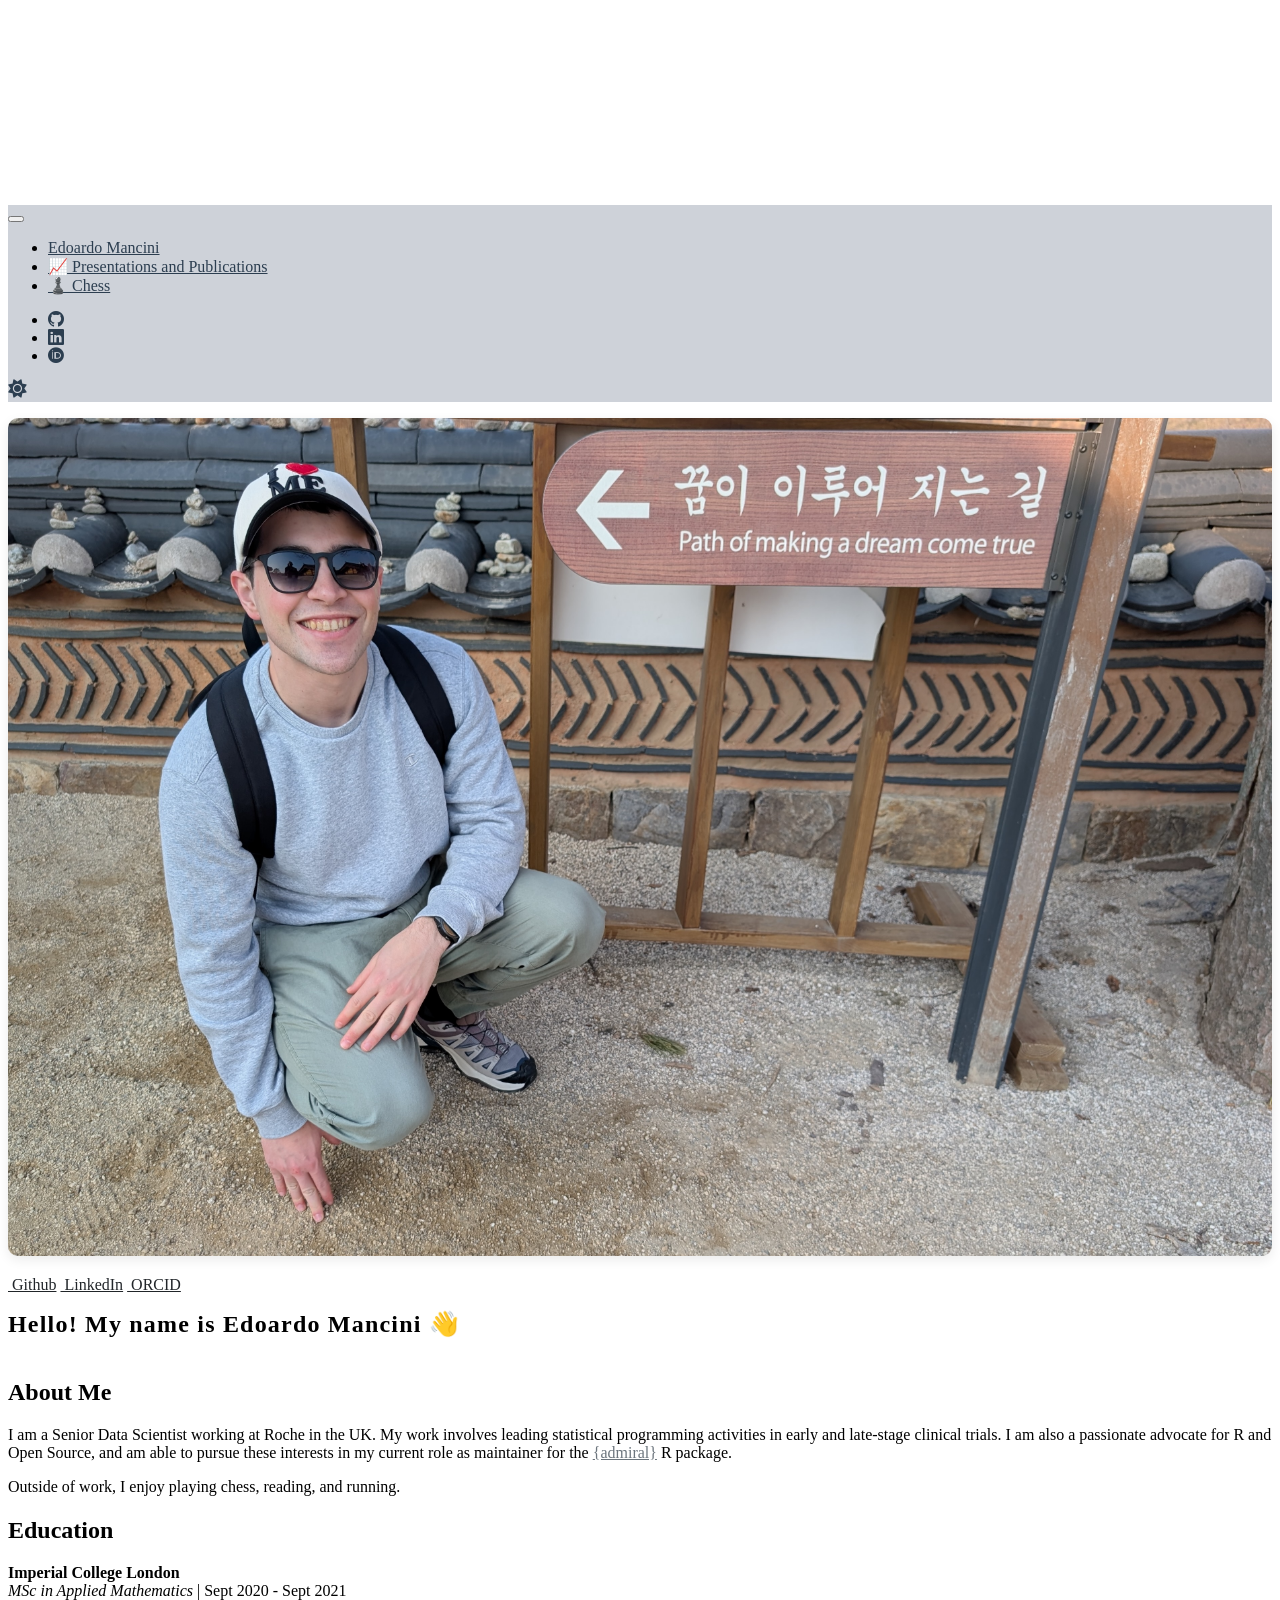
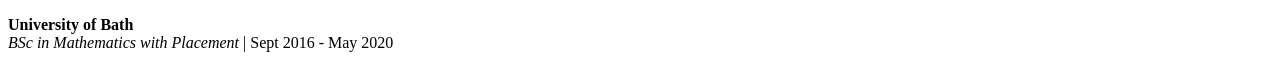
==== commit 606b4425: "Add typewriter text" ====
--- a/docs/home.html
+++ b/docs/home.html
@@ -2,13 +2,16 @@
 <html xmlns="http://www.w3.org/1999/xhtml" lang="en" xml:lang="en"><head>
 
 <meta charset="utf-8">
-<meta name="generator" content="quarto-1.8.24">
+<meta name="generator" content="quarto-1.9.37">
 
 <meta name="viewport" content="width=device-width, initial-scale=1.0, user-scalable=yes">
 
 
 <title>Edoardo Mancini</title>
 <style>
+/* Default styles provided by pandoc.
+** See https://pandoc.org/MANUAL.html#variables-for-html for config info.
+*/
 code{white-space: pre-wrap;}
 span.smallcaps{font-variant: small-caps;}
 div.columns{display: flex; gap: min(4vw, 1.5em);}
@@ -33,19 +36,18 @@
 <link href="./images/favicon.png" rel="icon" type="image/png">
 <script src="site_libs/quarto-html/quarto.js" type="module"></script>
 <script src="site_libs/quarto-html/tabsets/tabsets.js" type="module"></script>
-<script src="site_libs/quarto-html/axe/axe-check.js" type="module"></script>
 <script src="site_libs/quarto-html/popper.min.js"></script>
 <script src="site_libs/quarto-html/tippy.umd.min.js"></script>
 <script src="site_libs/quarto-html/anchor.min.js"></script>
 <link href="site_libs/quarto-html/tippy.css" rel="stylesheet">
-<link href="site_libs/quarto-html/quarto-syntax-highlighting-dc55a5b9e770e841cd82e46aadbfb9b0.css" rel="stylesheet" class="quarto-color-scheme" id="quarto-text-highlighting-styles">
-<link href="site_libs/quarto-html/quarto-syntax-highlighting-dark-b651517ce65839d647a86e2780455cfb.css" rel="stylesheet" class="quarto-color-scheme quarto-color-alternate" id="quarto-text-highlighting-styles">
-<link href="site_libs/quarto-html/quarto-syntax-highlighting-dc55a5b9e770e841cd82e46aadbfb9b0.css" rel="stylesheet" class="quarto-color-scheme-extra" id="quarto-text-highlighting-styles">
+<link href="site_libs/quarto-html/quarto-syntax-highlighting-7f8f88aac4f3542376d5c11b86a4c14d.css" rel="stylesheet" class="quarto-color-scheme" id="quarto-text-highlighting-styles">
+<link href="site_libs/quarto-html/quarto-syntax-highlighting-dark-d0ae9245876894da5ac7e18953ecc5cc.css" rel="stylesheet" class="quarto-color-scheme quarto-color-alternate" id="quarto-text-highlighting-styles">
+<link href="site_libs/quarto-html/quarto-syntax-highlighting-7f8f88aac4f3542376d5c11b86a4c14d.css" rel="stylesheet" class="quarto-color-scheme-extra" id="quarto-text-highlighting-styles">
 <script src="site_libs/bootstrap/bootstrap.min.js"></script>
 <link href="site_libs/bootstrap/bootstrap-icons.css" rel="stylesheet">
-<link href="site_libs/bootstrap/bootstrap-ffa9a6279353761231ec249df0a7fdd3.min.css" rel="stylesheet" append-hash="true" class="quarto-color-scheme" id="quarto-bootstrap" data-mode="light">
-<link href="site_libs/bootstrap/bootstrap-dark-24772959a0e306aba8d7698078628ce7.min.css" rel="stylesheet" append-hash="true" class="quarto-color-scheme quarto-color-alternate" id="quarto-bootstrap" data-mode="dark">
-<link href="site_libs/bootstrap/bootstrap-ffa9a6279353761231ec249df0a7fdd3.min.css" rel="stylesheet" append-hash="true" class="quarto-color-scheme-extra" id="quarto-bootstrap" data-mode="light">
+<link href="site_libs/bootstrap/bootstrap-6033a600180109c3731f6a886c29932c.min.css" rel="stylesheet" append-hash="true" class="quarto-color-scheme" id="quarto-bootstrap" data-mode="light">
+<link href="site_libs/bootstrap/bootstrap-dark-5685cd926c25366c96d9f1407e584118.min.css" rel="stylesheet" append-hash="true" class="quarto-color-scheme quarto-color-alternate" id="quarto-bootstrap" data-mode="dark">
+<link href="site_libs/bootstrap/bootstrap-6033a600180109c3731f6a886c29932c.min.css" rel="stylesheet" append-hash="true" class="quarto-color-scheme-extra" id="quarto-bootstrap" data-mode="light">
 <script src="site_libs/quarto-contrib/iconify-3.0.0/iconify-icon.min.js"></script>
 <script src="site_libs/quarto-contrib/glightbox/glightbox.min.js"></script>
 <link href="site_libs/quarto-contrib/glightbox/glightbox.min.css" rel="stylesheet">
@@ -257,10 +259,6 @@
   <header id="quarto-header" class="headroom fixed-top">
     <nav class="navbar navbar-expand-lg " data-bs-theme="dark">
       <div class="navbar-container container-fluid">
-      <div class="navbar-brand-container mx-auto">
-    <a href="./index.html" class="navbar-brand navbar-brand-logo">
-    </a>
-  </div>
             <div id="quarto-search" class="" title="Search"></div>
           <button class="navbar-toggler" type="button" data-bs-toggle="collapse" data-bs-target="#navbarCollapse" aria-controls="navbarCollapse" role="menu" aria-expanded="false" aria-label="Toggle navigation" onclick="if (window.quartoToggleHeadroom) { window.quartoToggleHeadroom(); }">
   <span class="navbar-toggler-icon"></span>
@@ -342,9 +340,6 @@
   column-gap: 4.5rem !important;
 }
 </style>
-<section id="edoardo-mancini" class="level1" style="text-align: left;">
-<h1>Edoardo Mancini</h1>
-</section>
 <div class="grid extra-wide-gap mt-4">
 <div class="g-col-12 g-col-md-5">
 <!-- Photo Column -->
@@ -355,6 +350,32 @@
 </div>
 <div class="g-col-12 g-col-md-6">
 <!-- Bio Column -->
+<!-- Typing effect animation -->
+<div class="typewriter-container">
+<h2 class="typewriter-text anchored">
+Hello! My name is Edoardo Mancini 👋
+</h2>
+</div>
+<!-- CSS for animation-->
+<style>
+.typewriter-container {
+  display: inline-block;
+}
+.typewriter-text {
+  overflow: hidden;      /* Ensures the content is hidden until typed out */
+  white-space: nowrap;   /* Keeps the content on a single line */
+  margin: 0 auto 1rem auto; 
+  letter-spacing: .05em; 
+  width: 0;              /* Starts at 0 width */
+  animation: typing 3.5s steps(30, end) forwards; /* 'forwards' keeps it open when done */
+}
+
+/* The typing effect */
+@keyframes typing {
+  from { width: 0; }
+  to { width: 100%; }
+}
+</style>
 <section id="about-me" class="level2 mt-0">
 <h2 class="mt-0 anchored" data-anchor-id="about-me">About Me</h2>
 <p>I am a Senior Data Scientist working at Roche in the UK. My work involves leading statistical programming activities in early and late-stage clinical trials. I am also a passionate advocate for R and Open Source, and am able to pursue these interests in my current role as maintainer for the <a href="https://pharmaverse.github.io/admiral/cran-release/">{admiral}</a> R package.</p>
--- a/docs/site_libs/quarto-html/quarto-syntax-highlighting-7f8f88aac4f3542376d5c11b86a4c14d.css
+++ b/docs/site_libs/quarto-html/quarto-syntax-highlighting-7f8f88aac4f3542376d5c11b86a4c14d.css
@@ -0,0 +1,236 @@
+/* quarto syntax highlight colors */
+:root {
+  --quarto-hl-ot-color: #003B4F;
+  --quarto-hl-at-color: #657422;
+  --quarto-hl-ss-color: #20794D;
+  --quarto-hl-an-color: #5E5E5E;
+  --quarto-hl-fu-color: #4758AB;
+  --quarto-hl-st-color: #20794D;
+  --quarto-hl-cf-color: #003B4F;
+  --quarto-hl-op-color: #5E5E5E;
+  --quarto-hl-er-color: #AD0000;
+  --quarto-hl-bn-color: #AD0000;
+  --quarto-hl-al-color: #AD0000;
+  --quarto-hl-va-color: #111111;
+  --quarto-hl-bu-color: inherit;
+  --quarto-hl-ex-color: inherit;
+  --quarto-hl-pp-color: #AD0000;
+  --quarto-hl-in-color: #5E5E5E;
+  --quarto-hl-vs-color: #20794D;
+  --quarto-hl-wa-color: #5E5E5E;
+  --quarto-hl-do-color: #5E5E5E;
+  --quarto-hl-im-color: #00769E;
+  --quarto-hl-ch-color: #20794D;
+  --quarto-hl-dt-color: #AD0000;
+  --quarto-hl-fl-color: #AD0000;
+  --quarto-hl-co-color: #5E5E5E;
+  --quarto-hl-cv-color: #5E5E5E;
+  --quarto-hl-cn-color: #8f5902;
+  --quarto-hl-sc-color: #5E5E5E;
+  --quarto-hl-dv-color: #AD0000;
+  --quarto-hl-kw-color: #003B4F;
+}
+
+/* other quarto variables */
+:root {
+  --quarto-font-monospace: SFMono-Regular, Menlo, Monaco, Consolas, "Liberation Mono", "Courier New", monospace;
+}
+
+/* syntax highlight based on Pandoc's rules */
+pre > code.sourceCode > span {
+  color: #003B4F;
+}
+
+code.sourceCode > span {
+  color: #003B4F;
+}
+
+div.sourceCode,
+div.sourceCode pre.sourceCode {
+  color: #003B4F;
+}
+
+/* Normal */
+code span {
+  color: #003B4F;
+}
+
+/* Alert */
+code span.al {
+  color: #AD0000;
+  font-style: inherit;
+}
+
+/* Annotation */
+code span.an {
+  color: #5E5E5E;
+  font-style: inherit;
+}
+
+/* Attribute */
+code span.at {
+  color: #657422;
+  font-style: inherit;
+}
+
+/* BaseN */
+code span.bn {
+  color: #AD0000;
+  font-style: inherit;
+}
+
+/* BuiltIn */
+code span.bu {
+  font-style: inherit;
+}
+
+/* ControlFlow */
+code span.cf {
+  color: #003B4F;
+  font-weight: bold;
+  font-style: inherit;
+}
+
+/* Char */
+code span.ch {
+  color: #20794D;
+  font-style: inherit;
+}
+
+/* Constant */
+code span.cn {
+  color: #8f5902;
+  font-style: inherit;
+}
+
+/* Comment */
+code span.co {
+  color: #5E5E5E;
+  font-style: inherit;
+}
+
+/* CommentVar */
+code span.cv {
+  color: #5E5E5E;
+  font-style: italic;
+}
+
+/* Documentation */
+code span.do {
+  color: #5E5E5E;
+  font-style: italic;
+}
+
+/* DataType */
+code span.dt {
+  color: #AD0000;
+  font-style: inherit;
+}
+
+/* DecVal */
+code span.dv {
+  color: #AD0000;
+  font-style: inherit;
+}
+
+/* Error */
+code span.er {
+  color: #AD0000;
+  font-style: inherit;
+}
+
+/* Extension */
+code span.ex {
+  font-style: inherit;
+}
+
+/* Float */
+code span.fl {
+  color: #AD0000;
+  font-style: inherit;
+}
+
+/* Function */
+code span.fu {
+  color: #4758AB;
+  font-style: inherit;
+}
+
+/* Import */
+code span.im {
+  color: #00769E;
+  font-style: inherit;
+}
+
+/* Information */
+code span.in {
+  color: #5E5E5E;
+  font-style: inherit;
+}
+
+/* Keyword */
+code span.kw {
+  color: #003B4F;
+  font-weight: bold;
+  font-style: inherit;
+}
+
+/* Operator */
+code span.op {
+  color: #5E5E5E;
+  font-style: inherit;
+}
+
+/* Other */
+code span.ot {
+  color: #003B4F;
+  font-style: inherit;
+}
+
+/* Preprocessor */
+code span.pp {
+  color: #AD0000;
+  font-style: inherit;
+}
+
+/* SpecialChar */
+code span.sc {
+  color: #5E5E5E;
+  font-style: inherit;
+}
+
+/* SpecialString */
+code span.ss {
+  color: #20794D;
+  font-style: inherit;
+}
+
+/* String */
+code span.st {
+  color: #20794D;
+  font-style: inherit;
+}
+
+/* Variable */
+code span.va {
+  color: #111111;
+  font-style: inherit;
+}
+
+/* VerbatimString */
+code span.vs {
+  color: #20794D;
+  font-style: inherit;
+}
+
+/* Warning */
+code span.wa {
+  color: #5E5E5E;
+  font-style: italic;
+}
+
+.prevent-inlining {
+  content: "</";
+}
+
+/*# sourceMappingURL=789ad8cd35626ba772517505b42a116e.css.map */
--- a/docs/site_libs/quarto-html/quarto-syntax-highlighting-dark-d0ae9245876894da5ac7e18953ecc5cc.css
+++ b/docs/site_libs/quarto-html/quarto-syntax-highlighting-dark-d0ae9245876894da5ac7e18953ecc5cc.css
@@ -0,0 +1,219 @@
+/* quarto syntax highlight colors */
+:root {
+  --quarto-hl-al-color: #f07178;
+  --quarto-hl-an-color: #d4d0ab;
+  --quarto-hl-at-color: #00e0e0;
+  --quarto-hl-bn-color: #d4d0ab;
+  --quarto-hl-bu-color: #abe338;
+  --quarto-hl-ch-color: #abe338;
+  --quarto-hl-co-color: #f8f8f2;
+  --quarto-hl-cv-color: #ffd700;
+  --quarto-hl-cn-color: #ffd700;
+  --quarto-hl-cf-color: #ffa07a;
+  --quarto-hl-dt-color: #ffa07a;
+  --quarto-hl-dv-color: #d4d0ab;
+  --quarto-hl-do-color: #f8f8f2;
+  --quarto-hl-er-color: #f07178;
+  --quarto-hl-ex-color: #00e0e0;
+  --quarto-hl-fl-color: #d4d0ab;
+  --quarto-hl-fu-color: #ffa07a;
+  --quarto-hl-im-color: #abe338;
+  --quarto-hl-in-color: #d4d0ab;
+  --quarto-hl-kw-color: #ffa07a;
+  --quarto-hl-op-color: #ffa07a;
+  --quarto-hl-ot-color: #00e0e0;
+  --quarto-hl-pp-color: #dcc6e0;
+  --quarto-hl-re-color: #00e0e0;
+  --quarto-hl-sc-color: #abe338;
+  --quarto-hl-ss-color: #abe338;
+  --quarto-hl-st-color: #abe338;
+  --quarto-hl-va-color: #00e0e0;
+  --quarto-hl-vs-color: #abe338;
+  --quarto-hl-wa-color: #dcc6e0;
+}
+
+/* other quarto variables */
+:root {
+  --quarto-font-monospace: SFMono-Regular, Menlo, Monaco, Consolas, "Liberation Mono", "Courier New", monospace;
+}
+
+/* syntax highlight based on Pandoc's rules */
+pre > code.sourceCode > span {
+  color: #f8f8f2;
+}
+
+code.sourceCode > span {
+  color: #f8f8f2;
+}
+
+div.sourceCode,
+div.sourceCode pre.sourceCode {
+  color: #f8f8f2;
+}
+
+/* Normal */
+code span {
+  color: #f8f8f2;
+}
+
+/* Alert */
+code span.al {
+  color: #f07178;
+}
+
+/* Annotation */
+code span.an {
+  color: #d4d0ab;
+}
+
+/* Attribute */
+code span.at {
+  color: #00e0e0;
+}
+
+/* BaseN */
+code span.bn {
+  color: #d4d0ab;
+}
+
+/* BuiltIn */
+code span.bu {
+  color: #abe338;
+}
+
+/* ControlFlow */
+code span.cf {
+  font-weight: bold;
+  color: #ffa07a;
+}
+
+/* Char */
+code span.ch {
+  color: #abe338;
+}
+
+/* Constant */
+code span.cn {
+  color: #ffd700;
+}
+
+/* Comment */
+code span.co {
+  font-style: italic;
+  color: #f8f8f2;
+}
+
+/* CommentVar */
+code span.cv {
+  color: #ffd700;
+}
+
+/* Documentation */
+code span.do {
+  color: #f8f8f2;
+}
+
+/* DataType */
+code span.dt {
+  color: #ffa07a;
+}
+
+/* DecVal */
+code span.dv {
+  color: #d4d0ab;
+}
+
+/* Error */
+code span.er {
+  color: #f07178;
+  text-decoration: underline;
+}
+
+/* Extension */
+code span.ex {
+  font-weight: bold;
+  color: #00e0e0;
+}
+
+/* Float */
+code span.fl {
+  color: #d4d0ab;
+}
+
+/* Function */
+code span.fu {
+  color: #ffa07a;
+}
+
+/* Import */
+code span.im {
+  color: #abe338;
+}
+
+/* Information */
+code span.in {
+  color: #d4d0ab;
+}
+
+/* Keyword */
+code span.kw {
+  font-weight: bold;
+  color: #ffa07a;
+}
+
+/* Operator */
+code span.op {
+  color: #ffa07a;
+}
+
+/* Other */
+code span.ot {
+  color: #00e0e0;
+}
+
+/* Preprocessor */
+code span.pp {
+  color: #dcc6e0;
+}
+
+/* RegionMarker */
+code span.re {
+  background-color: #f8f8f2;
+  color: #00e0e0;
+}
+
+/* SpecialChar */
+code span.sc {
+  color: #abe338;
+}
+
+/* SpecialString */
+code span.ss {
+  color: #abe338;
+}
+
+/* String */
+code span.st {
+  color: #abe338;
+}
+
+/* Variable */
+code span.va {
+  color: #00e0e0;
+}
+
+/* VerbatimString */
+code span.vs {
+  color: #abe338;
+}
+
+/* Warning */
+code span.wa {
+  color: #dcc6e0;
+}
+
+.prevent-inlining {
+  content: "</";
+}
+
+/*# sourceMappingURL=e2dac9153eaf3c552d5043f9565d03d7.css.map */
--- a/docs/site_libs/quarto-html/quarto-syntax-highlighting-7f8f88aac4f3542376d5c11b86a4c14d.css
+++ b/docs/site_libs/quarto-html/quarto-syntax-highlighting-7f8f88aac4f3542376d5c11b86a4c14d.css
@@ -0,0 +1,236 @@
+/* quarto syntax highlight colors */
+:root {
+  --quarto-hl-ot-color: #003B4F;
+  --quarto-hl-at-color: #657422;
+  --quarto-hl-ss-color: #20794D;
+  --quarto-hl-an-color: #5E5E5E;
+  --quarto-hl-fu-color: #4758AB;
+  --quarto-hl-st-color: #20794D;
+  --quarto-hl-cf-color: #003B4F;
+  --quarto-hl-op-color: #5E5E5E;
+  --quarto-hl-er-color: #AD0000;
+  --quarto-hl-bn-color: #AD0000;
+  --quarto-hl-al-color: #AD0000;
+  --quarto-hl-va-color: #111111;
+  --quarto-hl-bu-color: inherit;
+  --quarto-hl-ex-color: inherit;
+  --quarto-hl-pp-color: #AD0000;
+  --quarto-hl-in-color: #5E5E5E;
+  --quarto-hl-vs-color: #20794D;
+  --quarto-hl-wa-color: #5E5E5E;
+  --quarto-hl-do-color: #5E5E5E;
+  --quarto-hl-im-color: #00769E;
+  --quarto-hl-ch-color: #20794D;
+  --quarto-hl-dt-color: #AD0000;
+  --quarto-hl-fl-color: #AD0000;
+  --quarto-hl-co-color: #5E5E5E;
+  --quarto-hl-cv-color: #5E5E5E;
+  --quarto-hl-cn-color: #8f5902;
+  --quarto-hl-sc-color: #5E5E5E;
+  --quarto-hl-dv-color: #AD0000;
+  --quarto-hl-kw-color: #003B4F;
+}
+
+/* other quarto variables */
+:root {
+  --quarto-font-monospace: SFMono-Regular, Menlo, Monaco, Consolas, "Liberation Mono", "Courier New", monospace;
+}
+
+/* syntax highlight based on Pandoc's rules */
+pre > code.sourceCode > span {
+  color: #003B4F;
+}
+
+code.sourceCode > span {
+  color: #003B4F;
+}
+
+div.sourceCode,
+div.sourceCode pre.sourceCode {
+  color: #003B4F;
+}
+
+/* Normal */
+code span {
+  color: #003B4F;
+}
+
+/* Alert */
+code span.al {
+  color: #AD0000;
+  font-style: inherit;
+}
+
+/* Annotation */
+code span.an {
+  color: #5E5E5E;
+  font-style: inherit;
+}
+
+/* Attribute */
+code span.at {
+  color: #657422;
+  font-style: inherit;
+}
+
+/* BaseN */
+code span.bn {
+  color: #AD0000;
+  font-style: inherit;
+}
+
+/* BuiltIn */
+code span.bu {
+  font-style: inherit;
+}
+
+/* ControlFlow */
+code span.cf {
+  color: #003B4F;
+  font-weight: bold;
+  font-style: inherit;
+}
+
+/* Char */
+code span.ch {
+  color: #20794D;
+  font-style: inherit;
+}
+
+/* Constant */
+code span.cn {
+  color: #8f5902;
+  font-style: inherit;
+}
+
+/* Comment */
+code span.co {
+  color: #5E5E5E;
+  font-style: inherit;
+}
+
+/* CommentVar */
+code span.cv {
+  color: #5E5E5E;
+  font-style: italic;
+}
+
+/* Documentation */
+code span.do {
+  color: #5E5E5E;
+  font-style: italic;
+}
+
+/* DataType */
+code span.dt {
+  color: #AD0000;
+  font-style: inherit;
+}
+
+/* DecVal */
+code span.dv {
+  color: #AD0000;
+  font-style: inherit;
+}
+
+/* Error */
+code span.er {
+  color: #AD0000;
+  font-style: inherit;
+}
+
+/* Extension */
+code span.ex {
+  font-style: inherit;
+}
+
+/* Float */
+code span.fl {
+  color: #AD0000;
+  font-style: inherit;
+}
+
+/* Function */
+code span.fu {
+  color: #4758AB;
+  font-style: inherit;
+}
+
+/* Import */
+code span.im {
+  color: #00769E;
+  font-style: inherit;
+}
+
+/* Information */
+code span.in {
+  color: #5E5E5E;
+  font-style: inherit;
+}
+
+/* Keyword */
+code span.kw {
+  color: #003B4F;
+  font-weight: bold;
+  font-style: inherit;
+}
+
+/* Operator */
+code span.op {
+  color: #5E5E5E;
+  font-style: inherit;
+}
+
+/* Other */
+code span.ot {
+  color: #003B4F;
+  font-style: inherit;
+}
+
+/* Preprocessor */
+code span.pp {
+  color: #AD0000;
+  font-style: inherit;
+}
+
+/* SpecialChar */
+code span.sc {
+  color: #5E5E5E;
+  font-style: inherit;
+}
+
+/* SpecialString */
+code span.ss {
+  color: #20794D;
+  font-style: inherit;
+}
+
+/* String */
+code span.st {
+  color: #20794D;
+  font-style: inherit;
+}
+
+/* Variable */
+code span.va {
+  color: #111111;
+  font-style: inherit;
+}
+
+/* VerbatimString */
+code span.vs {
+  color: #20794D;
+  font-style: inherit;
+}
+
+/* Warning */
+code span.wa {
+  color: #5E5E5E;
+  font-style: italic;
+}
+
+.prevent-inlining {
+  content: "</";
+}
+
+/*# sourceMappingURL=789ad8cd35626ba772517505b42a116e.css.map */
--- a/docs/css/style.css
+++ b/docs/css/style.css
@@ -143,4 +143,50 @@
 body.quarto-dark ::selection {
   background-color: #555555 !important; 
   color: #f8f9fa !important;            
+}
+
+/* =========================================
+   TABLE OF CONTENTS (TOC)
+   ========================================= */
+
+/* 1. Light Mode (Default) */
+/* Base inactive links */
+#TOC a,
+.toc-actions a {
+  color: #6c757d !important; 
+  transition: color 0.2s ease-in-out;
+}
+
+/* Hovering over inactive links */
+#TOC a:hover,
+.toc-actions a:hover {
+  color: #212529 !important;
+}
+
+/* The ACTIVE link and the vertical tracking line */
+#TOC a.active,
+#TOC .nav-link.active {
+  color: #212529 !important; 
+  border-left-color: #212529 !important; /* Kills the teal vertical line */
+}
+
+
+/* 2. Dark Mode */
+/* Base inactive links */
+body.quarto-dark #TOC a,
+body.quarto-dark .toc-actions a {
+  color: #adb5bd !important;
+}
+
+/* Hovering over inactive links */
+body.quarto-dark #TOC a:hover,
+body.quarto-dark .toc-actions a:hover {
+  color: #ffffff !important;
+}
+
+/* The ACTIVE link and the vertical tracking line */
+body.quarto-dark #TOC a.active,
+body.quarto-dark #TOC .nav-link.active {
+  color: #ffffff !important;
+  border-left-color: #ffffff !important; /* Kills the dark mode teal line */
 }
